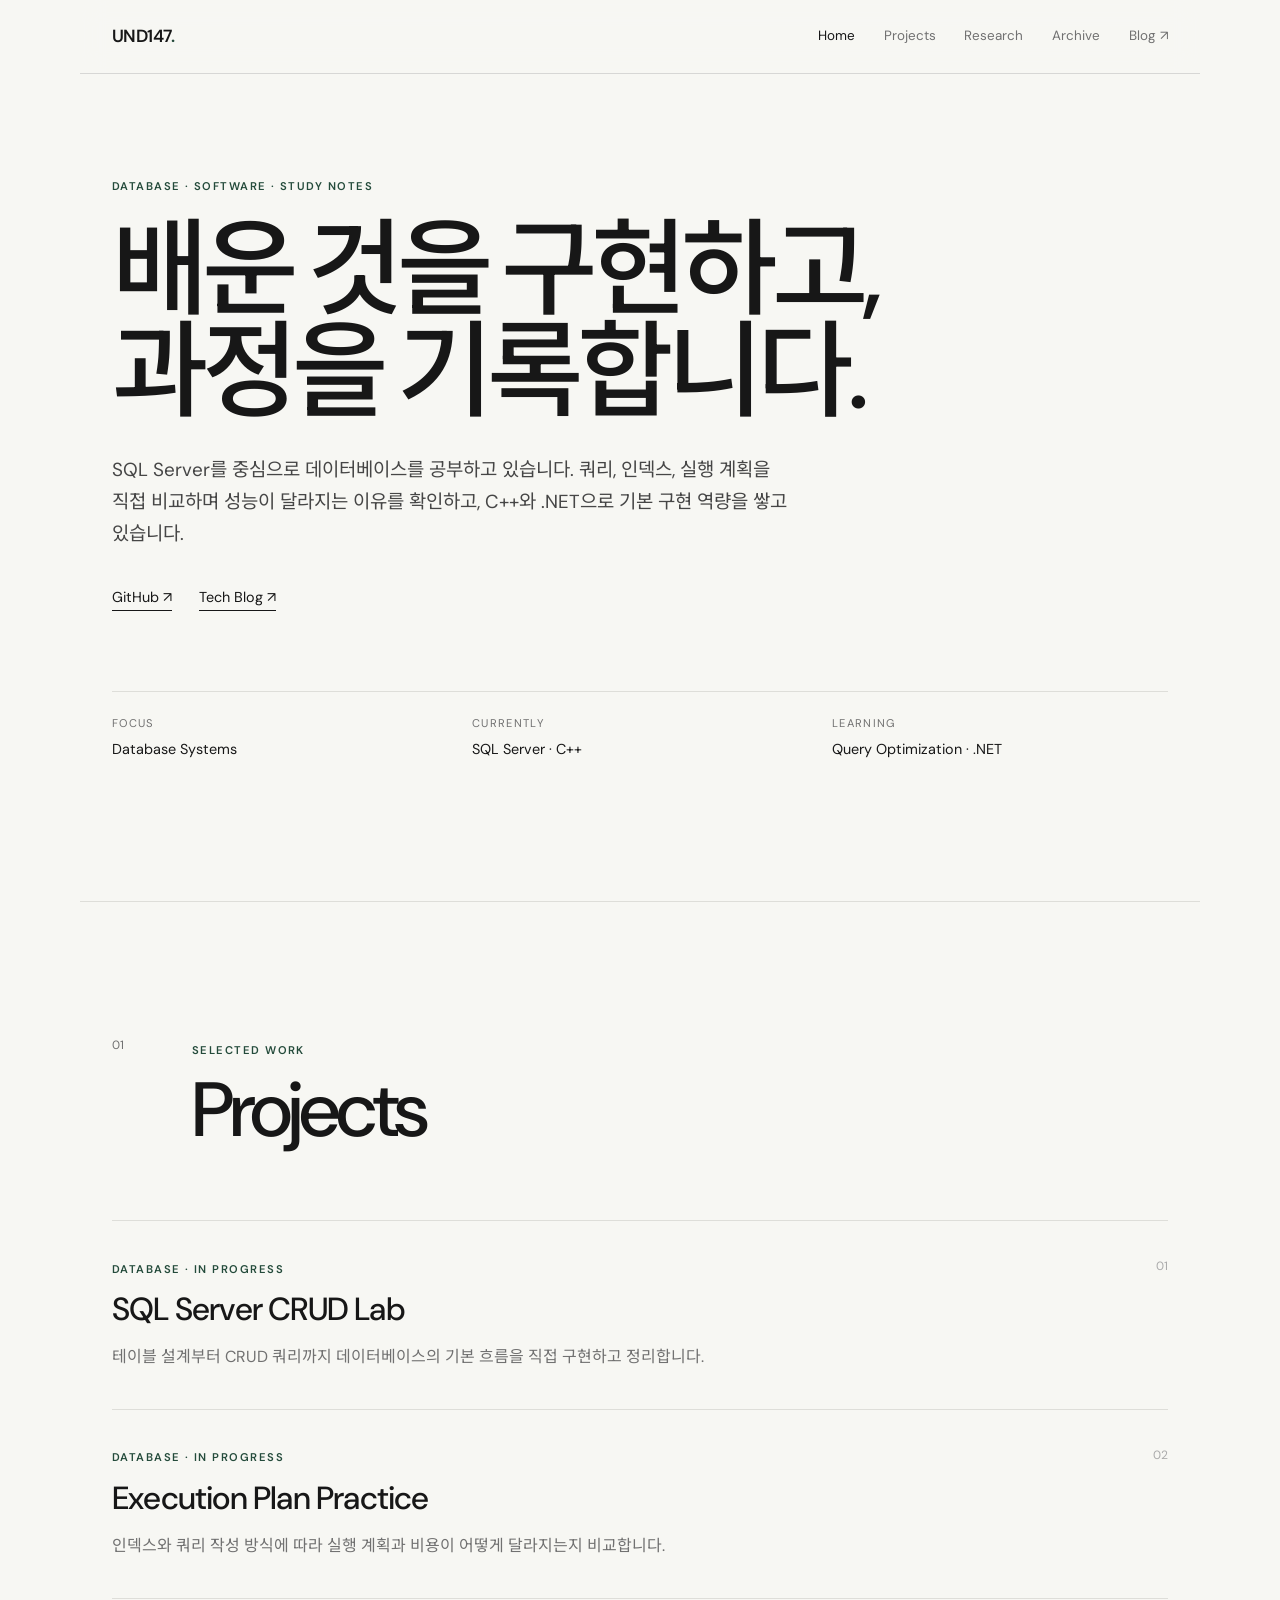
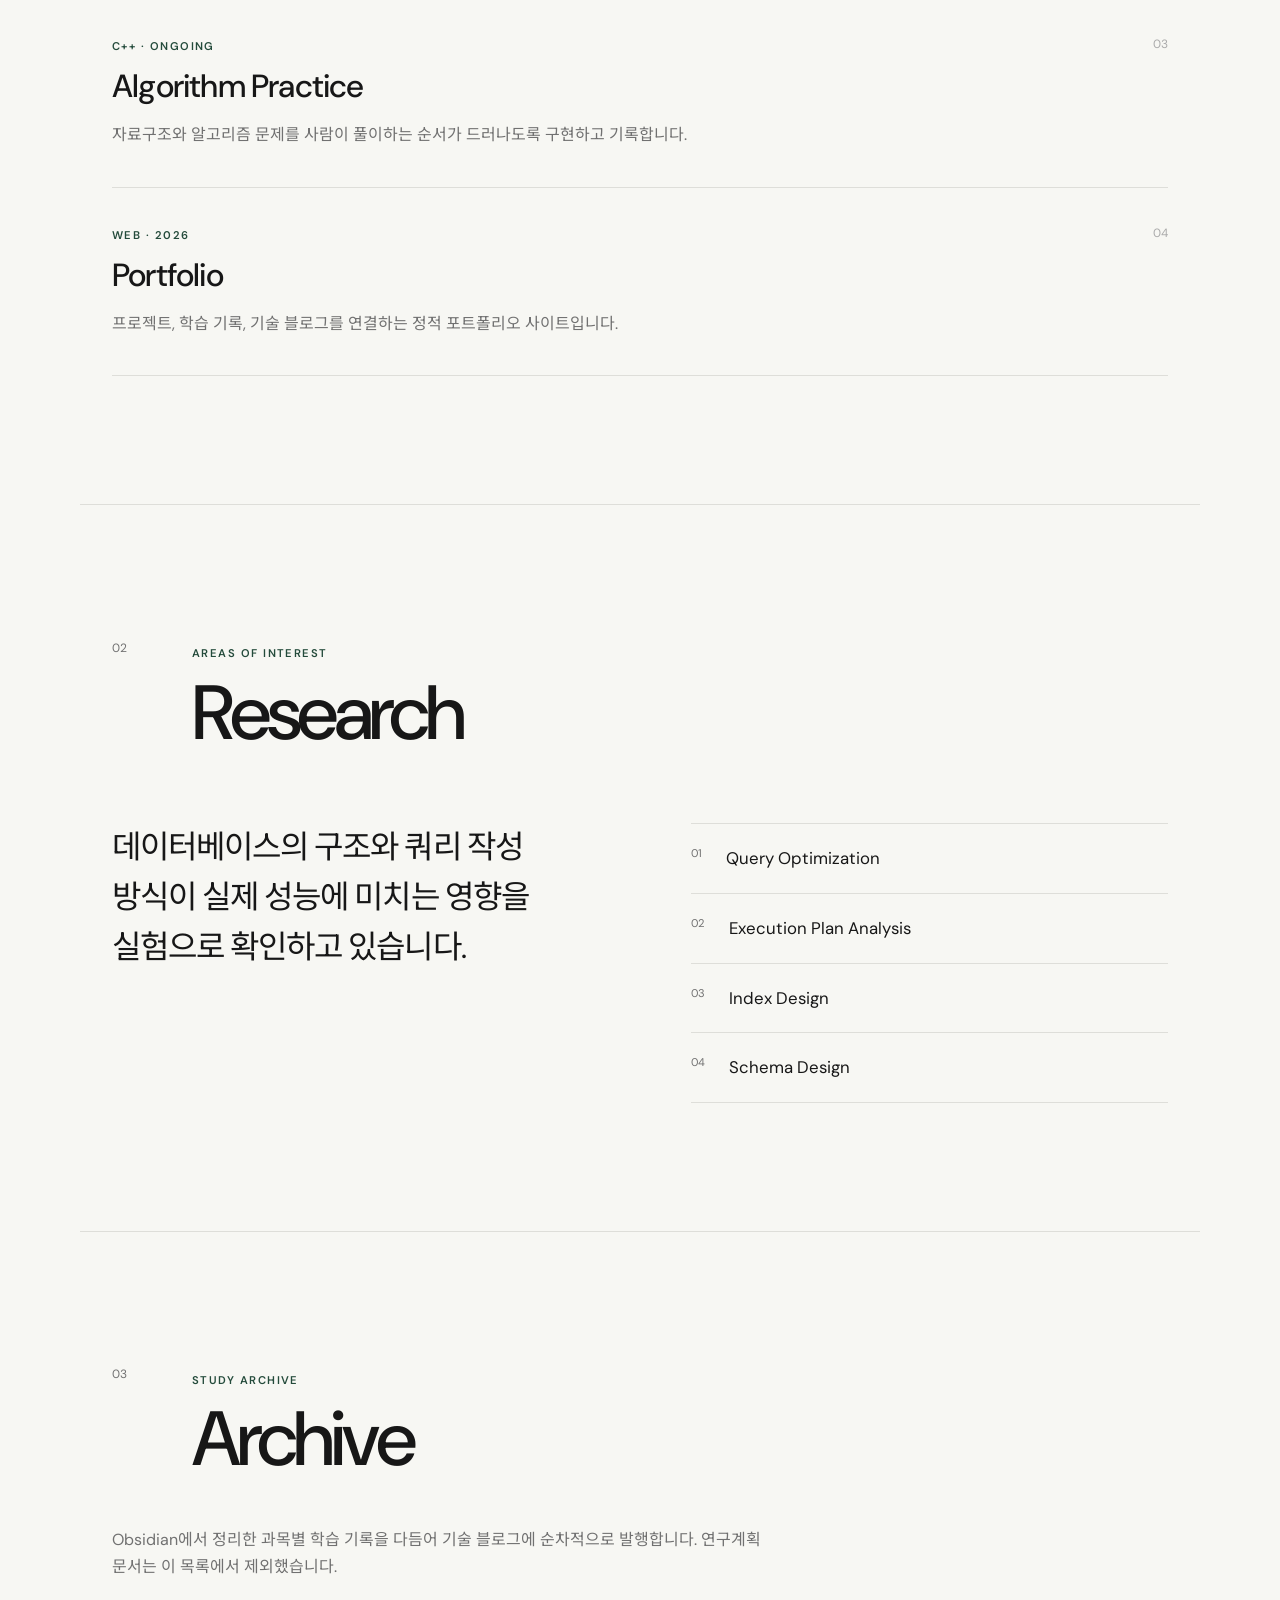
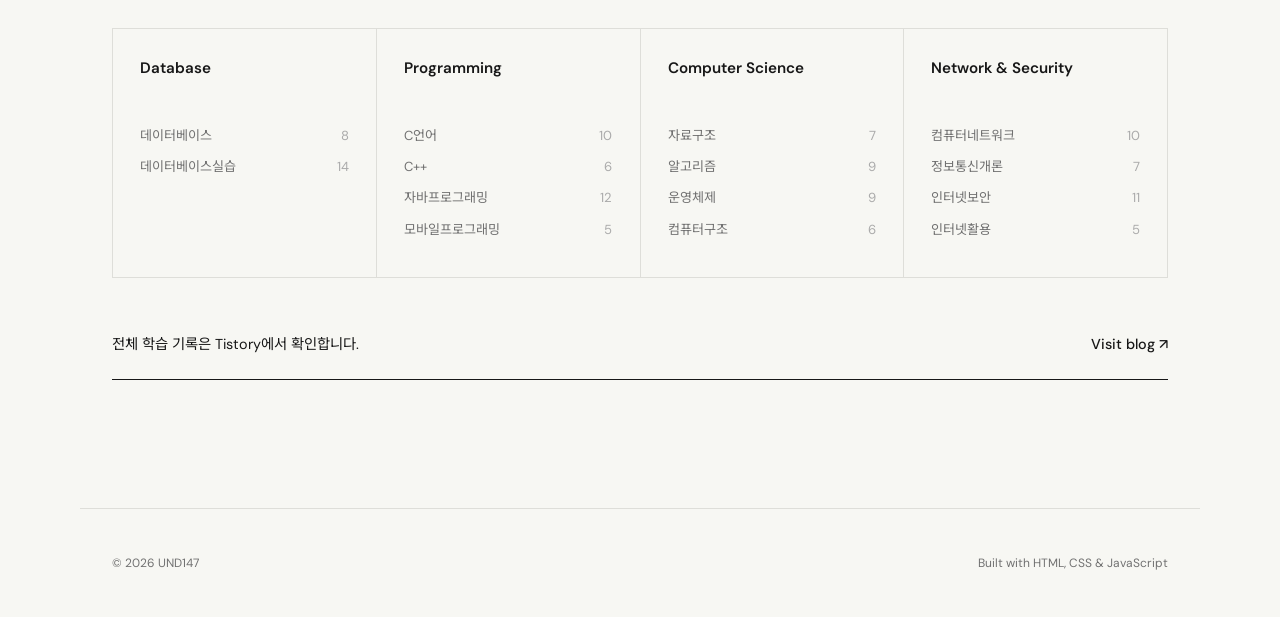
==== index.html @ 8095fe9c "Initial portfolio site" ====
<!doctype html>
<html lang="ko">
<head>
  <meta charset="utf-8">
  <meta name="viewport" content="width=device-width, initial-scale=1">
  <meta name="description" content="데이터베이스와 소프트웨어 개발을 공부하고 기록하는 UND147의 포트폴리오입니다.">
  <title>UND147 | Portfolio</title>
  <link rel="preconnect" href="https://fonts.googleapis.com">
  <link rel="preconnect" href="https://fonts.gstatic.com" crossorigin>
  <link href="https://fonts.googleapis.com/css2?family=DM+Sans:wght@400;500;600&family=Noto+Sans+KR:wght@400;500;600&display=swap" rel="stylesheet">
  <link rel="stylesheet" href="assets/css/style.css">
  <script src="assets/js/main.js" defer></script>
</head>
<body>
  <a class="skip-link" href="#main">본문으로 건너뛰기</a>
  <header class="site-header">
    <a class="wordmark" href="#home" aria-label="홈으로 이동">UND147<span>.</span></a>
    <button class="menu-button" type="button" aria-expanded="false" aria-controls="site-nav">Menu</button>
    <nav id="site-nav" class="site-nav" aria-label="주요 메뉴">
      <a href="#home">Home</a><a href="#projects">Projects</a><a href="#research">Research</a><a href="#archive">Archive</a>
      <a href="https://rungch.tistory.com" target="_blank" rel="noreferrer">Blog ↗</a>
    </nav>
  </header>

  <main id="main">
    <section id="home" class="hero section">
      <p class="eyebrow">Database · Software · Study Notes</p>
      <h1>배운 것을 구현하고,<br>과정을 기록합니다.</h1>
      <p class="hero-copy">SQL Server를 중심으로 데이터베이스를 공부하고 있습니다. 쿼리, 인덱스, 실행 계획을 직접 비교하며 성능이 달라지는 이유를 확인하고, C++와 .NET으로 기본 구현 역량을 쌓고 있습니다.</p>
      <div class="hero-links">
        <a class="text-link" href="https://github.com/UND147" target="_blank" rel="noreferrer">GitHub ↗</a>
        <a class="text-link" href="https://rungch.tistory.com" target="_blank" rel="noreferrer">Tech Blog ↗</a>
      </div>
      <dl class="focus-list">
        <div><dt>Focus</dt><dd>Database Systems</dd></div>
        <div><dt>Currently</dt><dd>SQL Server · C++</dd></div>
        <div><dt>Learning</dt><dd>Query Optimization · .NET</dd></div>
      </dl>
    </section>

    <section id="projects" class="section ruled-section">
      <div class="section-heading"><p class="section-index">01</p><div><p class="eyebrow">Selected work</p><h2>Projects</h2></div></div>
      <div class="project-list">
        <article class="project"><div><p class="meta">Database · In progress</p><h3>SQL Server CRUD Lab</h3><p>테이블 설계부터 CRUD 쿼리까지 데이터베이스의 기본 흐름을 직접 구현하고 정리합니다.</p></div><span aria-hidden="true">01</span></article>
        <article class="project"><div><p class="meta">Database · In progress</p><h3>Execution Plan Practice</h3><p>인덱스와 쿼리 작성 방식에 따라 실행 계획과 비용이 어떻게 달라지는지 비교합니다.</p></div><span aria-hidden="true">02</span></article>
        <article class="project"><div><p class="meta">C++ · Ongoing</p><h3>Algorithm Practice</h3><p>자료구조와 알고리즘 문제를 사람이 풀이하는 순서가 드러나도록 구현하고 기록합니다.</p></div><span aria-hidden="true">03</span></article>
        <article class="project"><div><p class="meta">Web · 2026</p><h3>Portfolio</h3><p>프로젝트, 학습 기록, 기술 블로그를 연결하는 정적 포트폴리오 사이트입니다.</p></div><span aria-hidden="true">04</span></article>
      </div>
    </section>

    <section id="research" class="section ruled-section">
      <div class="section-heading"><p class="section-index">02</p><div><p class="eyebrow">Areas of interest</p><h2>Research</h2></div></div>
      <div class="research-layout">
        <p class="lead">데이터베이스의 구조와 쿼리 작성 방식이 실제 성능에 미치는 영향을 실험으로 확인하고 있습니다.</p>
        <ol class="topic-list"><li><span>01</span>Query Optimization</li><li><span>02</span>Execution Plan Analysis</li><li><span>03</span>Index Design</li><li><span>04</span>Schema Design</li></ol>
      </div>
    </section>

    <section id="archive" class="section ruled-section">
      <div class="section-heading"><p class="section-index">03</p><div><p class="eyebrow">Study archive</p><h2>Archive</h2></div></div>
      <p class="archive-intro">Obsidian에서 정리한 과목별 학습 기록을 다듬어 기술 블로그에 순차적으로 발행합니다. 연구계획 문서는 이 목록에서 제외했습니다.</p>
      <div class="archive-grid">
        <article><h3>Database</h3><p>데이터베이스 <b>8</b></p><p>데이터베이스실습 <b>14</b></p></article>
        <article><h3>Programming</h3><p>C언어 <b>10</b></p><p>C++ <b>6</b></p><p>자바프로그래밍 <b>12</b></p><p>모바일프로그래밍 <b>5</b></p></article>
        <article><h3>Computer Science</h3><p>자료구조 <b>7</b></p><p>알고리즘 <b>9</b></p><p>운영체제 <b>9</b></p><p>컴퓨터구조 <b>6</b></p></article>
        <article><h3>Network & Security</h3><p>컴퓨터네트워크 <b>10</b></p><p>정보통신개론 <b>7</b></p><p>인터넷보안 <b>11</b></p><p>인터넷활용 <b>5</b></p></article>
      </div>
      <a class="blog-cta" href="https://rungch.tistory.com" target="_blank" rel="noreferrer"><span>전체 학습 기록은 Tistory에서 확인합니다.</span><strong>Visit blog ↗</strong></a>
    </section>
  </main>

  <footer><p>© <span id="year">2026</span> UND147</p><p>Built with HTML, CSS &amp; JavaScript</p></footer>
</body>
</html>
---- assets/css/style.css ----
:root{--ink:#171717;--muted:#717171;--line:#deded9;--paper:#f7f7f3;--accent:#244b3b;--max:1120px}*{box-sizing:border-box}html{scroll-behavior:smooth}body{margin:0;background:var(--paper);color:var(--ink);font-family:"DM Sans","Noto Sans KR",sans-serif;font-size:16px;line-height:1.7}a{color:inherit;text-decoration:none}.skip-link{position:fixed;left:1rem;top:-5rem;z-index:20;background:var(--ink);color:white;padding:.7rem 1rem}.skip-link:focus{top:1rem}.site-header{position:sticky;top:0;z-index:10;display:flex;align-items:center;justify-content:space-between;max-width:var(--max);margin:auto;padding:1.35rem 2rem;border-bottom:1px solid rgba(23,23,23,.14);background:rgba(247,247,243,.92);backdrop-filter:blur(12px)}.wordmark{font-size:1.1rem;font-weight:600;letter-spacing:-.03em}.wordmark span{color:var(--accent)}.site-nav{display:flex;gap:1.8rem;font-size:.84rem}.site-nav a{color:var(--muted);transition:color .2s}.site-nav a:hover,.site-nav a.active{color:var(--ink)}.menu-button{display:none;border:0;background:none;font:inherit;font-size:.84rem}.section{max-width:var(--max);margin:auto;padding:8rem 2rem}.hero{min-height:calc(100vh - 73px);display:flex;flex-direction:column;justify-content:center;padding-top:5rem}.eyebrow,.meta{text-transform:uppercase;letter-spacing:.13em;font-size:.7rem;font-weight:600;color:var(--accent)}h1{max-width:900px;margin:.8rem 0 1.8rem;font-size:clamp(3.2rem,8.2vw,7.2rem);line-height:.98;letter-spacing:-.065em;font-weight:500}.hero-copy{max-width:680px;margin:0;color:#464646;font-size:clamp(1rem,1.5vw,1.18rem);word-break:keep-all}.hero-links{display:flex;gap:1.7rem;margin-top:2.2rem}.text-link{border-bottom:1px solid var(--ink);font-size:.9rem}.focus-list{display:grid;grid-template-columns:repeat(3,1fr);gap:1.5rem;margin:5rem 0 0;padding-top:1.4rem;border-top:1px solid var(--line)}.focus-list div{display:grid;gap:.25rem}.focus-list dt{font-size:.7rem;text-transform:uppercase;letter-spacing:.12em;color:var(--muted)}.focus-list dd{margin:0;font-size:.9rem}.ruled-section{border-top:1px solid var(--line)}.section-heading{display:grid;grid-template-columns:80px 1fr;margin-bottom:4.5rem}.section-index{margin:.3rem 0;color:var(--muted);font-size:.75rem}.section-heading h2{margin:.2rem 0 0;font-size:clamp(2.8rem,6vw,5.2rem);line-height:1;letter-spacing:-.055em;font-weight:500}.project{display:grid;grid-template-columns:1fr auto;gap:2rem;padding:2.2rem 0;border-top:1px solid var(--line)}.project:last-child{border-bottom:1px solid var(--line)}.project h3{margin:.15rem 0 .45rem;font-size:clamp(1.45rem,2.5vw,2rem);font-weight:500;letter-spacing:-.025em}.project p{max-width:620px;margin:.2rem 0;color:var(--muted);word-break:keep-all}.project .meta{color:var(--accent)}.project>span{color:#aaa;font-size:.75rem}.research-layout{display:grid;grid-template-columns:1fr 1fr;gap:8vw}.lead{margin:0;max-width:480px;font-size:clamp(1.4rem,2.6vw,2rem);line-height:1.55;letter-spacing:-.03em;word-break:keep-all}.topic-list{margin:0;padding:0;list-style:none}.topic-list li{display:flex;gap:1.5rem;padding:1.25rem 0;border-top:1px solid var(--line);font-size:1.05rem}.topic-list li:last-child{border-bottom:1px solid var(--line)}.topic-list span{color:var(--muted);font-size:.7rem}.archive-intro{max-width:650px;margin:-1.5rem 0 3rem;color:var(--muted);word-break:keep-all}.archive-grid{display:grid;grid-template-columns:repeat(4,1fr);gap:1px;background:var(--line);border:1px solid var(--line)}.archive-grid article{padding:1.7rem;background:var(--paper)}.archive-grid h3{min-height:3rem;margin:0 0 1.3rem;font-size:.95rem;font-weight:600}.archive-grid p{display:flex;justify-content:space-between;margin:.55rem 0;color:var(--muted);font-size:.82rem}.archive-grid b{font-weight:400;color:#aaa}.blog-cta{display:flex;justify-content:space-between;gap:2rem;margin-top:2rem;padding:1.4rem 0;border-bottom:1px solid var(--ink);font-size:.9rem}.blog-cta strong{font-weight:500;white-space:nowrap}footer{display:flex;justify-content:space-between;max-width:var(--max);margin:auto;padding:2rem;border-top:1px solid var(--line);color:var(--muted);font-size:.75rem}@media(max-width:720px){.site-header{padding:1.1rem 1.25rem}.menu-button{display:block}.site-nav{position:absolute;display:none;top:100%;left:0;right:0;flex-direction:column;gap:0;padding:.5rem 1.25rem 1.2rem;background:var(--paper);border-bottom:1px solid var(--line)}.site-nav.open{display:flex}.site-nav a{padding:.65rem 0}.section{padding:5.5rem 1.25rem}.hero{min-height:calc(100svh - 62px)}h1{font-size:clamp(3rem,15vw,5rem)}.focus-list{grid-template-columns:1fr;margin-top:4rem}.section-heading{grid-template-columns:45px 1fr;margin-bottom:3rem}.research-layout{grid-template-columns:1fr;gap:3rem}.archive-grid{grid-template-columns:1fr 1fr}.blog-cta,footer{flex-direction:column}footer{gap:.2rem;padding:1.5rem 1.25rem}footer p{margin:0}}@media(max-width:440px){.archive-grid{grid-template-columns:1fr}.archive-grid h3{min-height:0}.hero-links{flex-direction:column;align-items:flex-start;gap:.8rem}}
@media(prefers-reduced-motion:reduce){html{scroll-behavior:auto}}
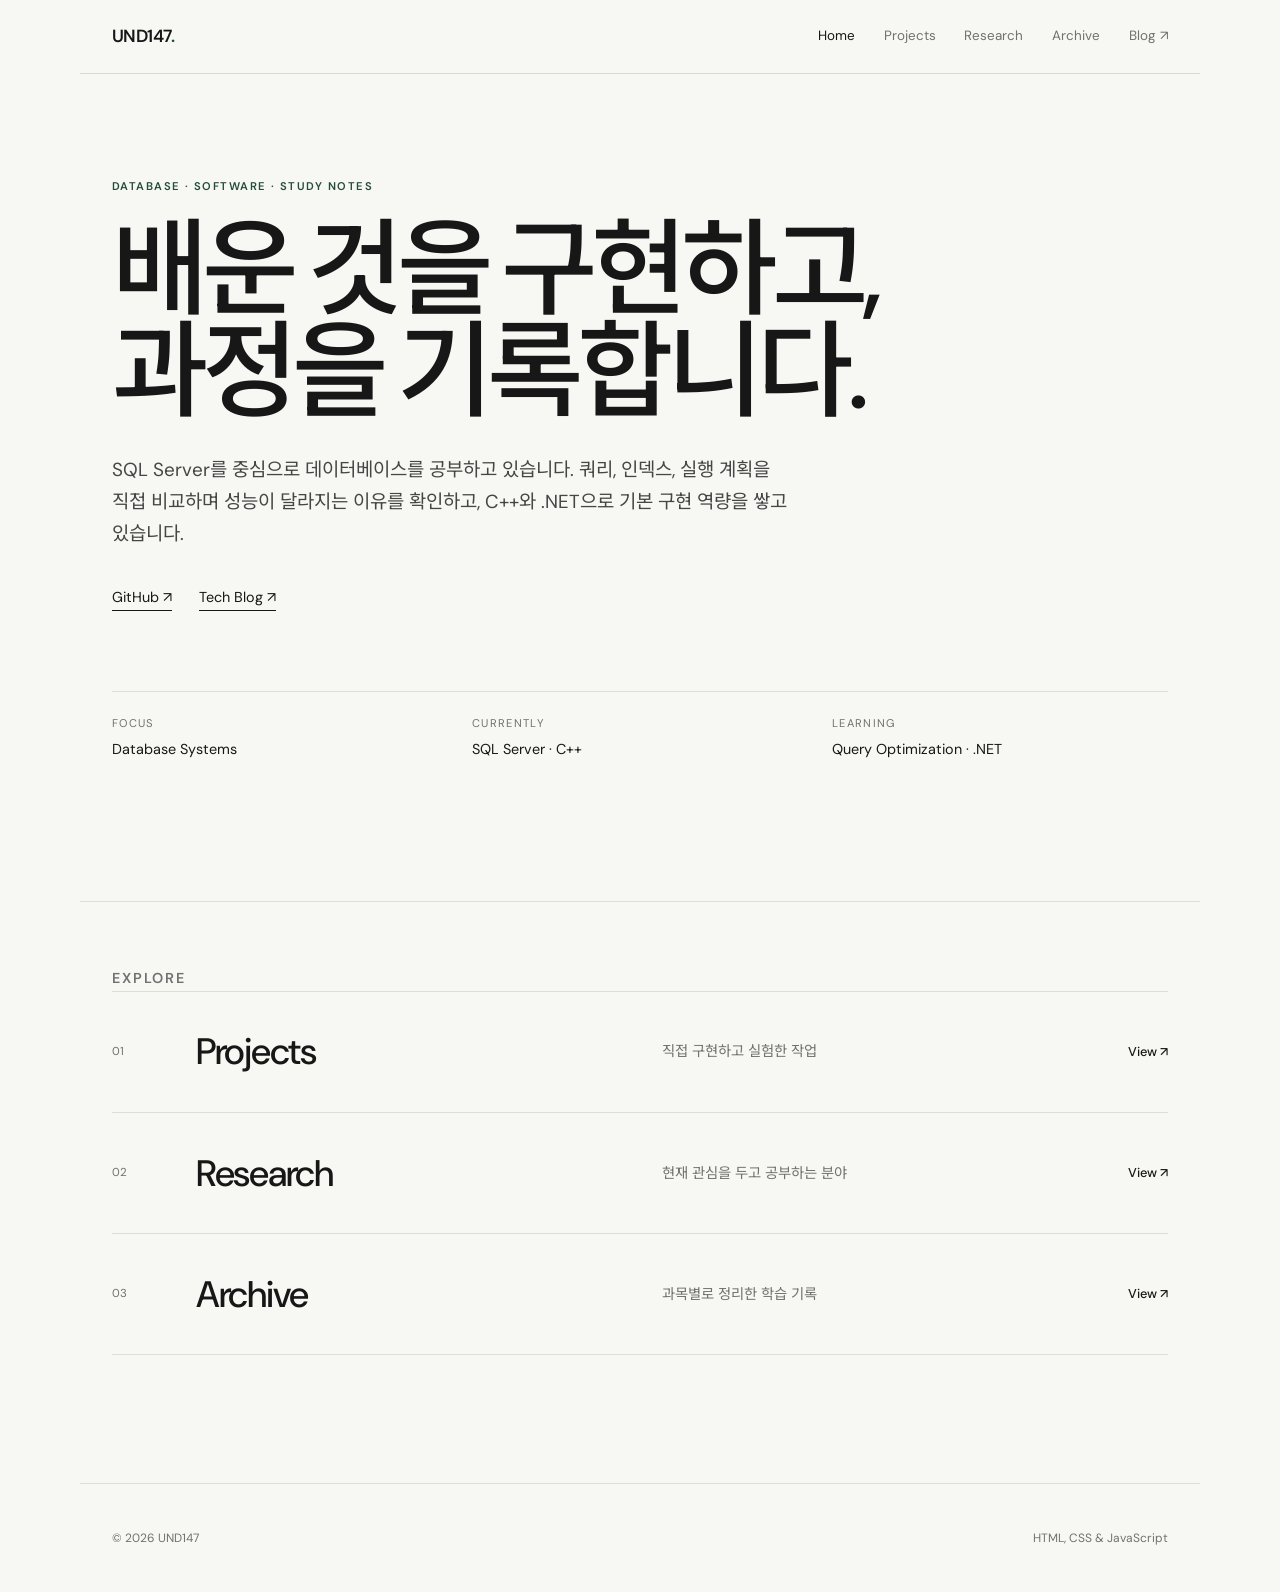
==== commit e78cdb48: "Split portfolio into separate pages" ====
--- a/index.html
+++ b/index.html
@@ -1,74 +1,19 @@
 <!doctype html>
 <html lang="ko">
 <head>
-  <meta charset="utf-8">
-  <meta name="viewport" content="width=device-width, initial-scale=1">
+  <meta charset="utf-8"><meta name="viewport" content="width=device-width, initial-scale=1">
   <meta name="description" content="데이터베이스와 소프트웨어 개발을 공부하고 기록하는 UND147의 포트폴리오입니다.">
   <title>UND147 | Portfolio</title>
-  <link rel="preconnect" href="https://fonts.googleapis.com">
-  <link rel="preconnect" href="https://fonts.gstatic.com" crossorigin>
+  <link rel="preconnect" href="https://fonts.googleapis.com"><link rel="preconnect" href="https://fonts.gstatic.com" crossorigin>
   <link href="https://fonts.googleapis.com/css2?family=DM+Sans:wght@400;500;600&family=Noto+Sans+KR:wght@400;500;600&display=swap" rel="stylesheet">
-  <link rel="stylesheet" href="assets/css/style.css">
-  <script src="assets/js/main.js" defer></script>
+  <link rel="stylesheet" href="assets/css/style.css"><script src="assets/js/main.js" defer></script>
 </head>
 <body>
   <a class="skip-link" href="#main">본문으로 건너뛰기</a>
-  <header class="site-header">
-    <a class="wordmark" href="#home" aria-label="홈으로 이동">UND147<span>.</span></a>
-    <button class="menu-button" type="button" aria-expanded="false" aria-controls="site-nav">Menu</button>
-    <nav id="site-nav" class="site-nav" aria-label="주요 메뉴">
-      <a href="#home">Home</a><a href="#projects">Projects</a><a href="#research">Research</a><a href="#archive">Archive</a>
-      <a href="https://rungch.tistory.com" target="_blank" rel="noreferrer">Blog ↗</a>
-    </nav>
-  </header>
-
+  <header class="site-header"><a class="wordmark" href="index.html">UND147<span>.</span></a><button class="menu-button" type="button" aria-expanded="false" aria-controls="site-nav">Menu</button><nav id="site-nav" class="site-nav" aria-label="주요 메뉴"><a class="active" href="index.html">Home</a><a href="pages/projects.html">Projects</a><a href="pages/research.html">Research</a><a href="pages/archive.html">Archive</a><a href="https://rungch.tistory.com" target="_blank" rel="noreferrer">Blog ↗</a></nav></header>
   <main id="main">
-    <section id="home" class="hero section">
-      <p class="eyebrow">Database · Software · Study Notes</p>
-      <h1>배운 것을 구현하고,<br>과정을 기록합니다.</h1>
-      <p class="hero-copy">SQL Server를 중심으로 데이터베이스를 공부하고 있습니다. 쿼리, 인덱스, 실행 계획을 직접 비교하며 성능이 달라지는 이유를 확인하고, C++와 .NET으로 기본 구현 역량을 쌓고 있습니다.</p>
-      <div class="hero-links">
-        <a class="text-link" href="https://github.com/UND147" target="_blank" rel="noreferrer">GitHub ↗</a>
-        <a class="text-link" href="https://rungch.tistory.com" target="_blank" rel="noreferrer">Tech Blog ↗</a>
-      </div>
-      <dl class="focus-list">
-        <div><dt>Focus</dt><dd>Database Systems</dd></div>
-        <div><dt>Currently</dt><dd>SQL Server · C++</dd></div>
-        <div><dt>Learning</dt><dd>Query Optimization · .NET</dd></div>
-      </dl>
-    </section>
-
-    <section id="projects" class="section ruled-section">
-      <div class="section-heading"><p class="section-index">01</p><div><p class="eyebrow">Selected work</p><h2>Projects</h2></div></div>
-      <div class="project-list">
-        <article class="project"><div><p class="meta">Database · In progress</p><h3>SQL Server CRUD Lab</h3><p>테이블 설계부터 CRUD 쿼리까지 데이터베이스의 기본 흐름을 직접 구현하고 정리합니다.</p></div><span aria-hidden="true">01</span></article>
-        <article class="project"><div><p class="meta">Database · In progress</p><h3>Execution Plan Practice</h3><p>인덱스와 쿼리 작성 방식에 따라 실행 계획과 비용이 어떻게 달라지는지 비교합니다.</p></div><span aria-hidden="true">02</span></article>
-        <article class="project"><div><p class="meta">C++ · Ongoing</p><h3>Algorithm Practice</h3><p>자료구조와 알고리즘 문제를 사람이 풀이하는 순서가 드러나도록 구현하고 기록합니다.</p></div><span aria-hidden="true">03</span></article>
-        <article class="project"><div><p class="meta">Web · 2026</p><h3>Portfolio</h3><p>프로젝트, 학습 기록, 기술 블로그를 연결하는 정적 포트폴리오 사이트입니다.</p></div><span aria-hidden="true">04</span></article>
-      </div>
-    </section>
-
-    <section id="research" class="section ruled-section">
-      <div class="section-heading"><p class="section-index">02</p><div><p class="eyebrow">Areas of interest</p><h2>Research</h2></div></div>
-      <div class="research-layout">
-        <p class="lead">데이터베이스의 구조와 쿼리 작성 방식이 실제 성능에 미치는 영향을 실험으로 확인하고 있습니다.</p>
-        <ol class="topic-list"><li><span>01</span>Query Optimization</li><li><span>02</span>Execution Plan Analysis</li><li><span>03</span>Index Design</li><li><span>04</span>Schema Design</li></ol>
-      </div>
-    </section>
-
-    <section id="archive" class="section ruled-section">
-      <div class="section-heading"><p class="section-index">03</p><div><p class="eyebrow">Study archive</p><h2>Archive</h2></div></div>
-      <p class="archive-intro">Obsidian에서 정리한 과목별 학습 기록을 다듬어 기술 블로그에 순차적으로 발행합니다. 연구계획 문서는 이 목록에서 제외했습니다.</p>
-      <div class="archive-grid">
-        <article><h3>Database</h3><p>데이터베이스 <b>8</b></p><p>데이터베이스실습 <b>14</b></p></article>
-        <article><h3>Programming</h3><p>C언어 <b>10</b></p><p>C++ <b>6</b></p><p>자바프로그래밍 <b>12</b></p><p>모바일프로그래밍 <b>5</b></p></article>
-        <article><h3>Computer Science</h3><p>자료구조 <b>7</b></p><p>알고리즘 <b>9</b></p><p>운영체제 <b>9</b></p><p>컴퓨터구조 <b>6</b></p></article>
-        <article><h3>Network & Security</h3><p>컴퓨터네트워크 <b>10</b></p><p>정보통신개론 <b>7</b></p><p>인터넷보안 <b>11</b></p><p>인터넷활용 <b>5</b></p></article>
-      </div>
-      <a class="blog-cta" href="https://rungch.tistory.com" target="_blank" rel="noreferrer"><span>전체 학습 기록은 Tistory에서 확인합니다.</span><strong>Visit blog ↗</strong></a>
-    </section>
+    <section class="hero section"><p class="eyebrow">Database · Software · Study Notes</p><h1>배운 것을 구현하고,<br>과정을 기록합니다.</h1><p class="hero-copy">SQL Server를 중심으로 데이터베이스를 공부하고 있습니다. 쿼리, 인덱스, 실행 계획을 직접 비교하며 성능이 달라지는 이유를 확인하고, C++와 .NET으로 기본 구현 역량을 쌓고 있습니다.</p><div class="hero-links"><a class="text-link" href="https://github.com/UND147" target="_blank" rel="noreferrer">GitHub ↗</a><a class="text-link" href="https://rungch.tistory.com" target="_blank" rel="noreferrer">Tech Blog ↗</a></div><dl class="focus-list"><div><dt>Focus</dt><dd>Database Systems</dd></div><div><dt>Currently</dt><dd>SQL Server · C++</dd></div><div><dt>Learning</dt><dd>Query Optimization · .NET</dd></div></dl></section>
+    <section class="section home-directory"><p class="eyebrow">Explore</p><a href="pages/projects.html"><span>01</span><h2>Projects</h2><p>직접 구현하고 실험한 작업</p><strong>View ↗</strong></a><a href="pages/research.html"><span>02</span><h2>Research</h2><p>현재 관심을 두고 공부하는 분야</p><strong>View ↗</strong></a><a href="pages/archive.html"><span>03</span><h2>Archive</h2><p>과목별로 정리한 학습 기록</p><strong>View ↗</strong></a></section>
   </main>
-
-  <footer><p>© <span id="year">2026</span> UND147</p><p>Built with HTML, CSS &amp; JavaScript</p></footer>
-</body>
-</html>
+  <footer><p>© <span id="year">2026</span> UND147</p><p>HTML, CSS &amp; JavaScript</p></footer>
+</body></html>
--- a/assets/css/style.css
+++ b/assets/css/style.css
@@ -1,2 +1,4 @@
 :root{--ink:#171717;--muted:#717171;--line:#deded9;--paper:#f7f7f3;--accent:#244b3b;--max:1120px}*{box-sizing:border-box}html{scroll-behavior:smooth}body{margin:0;background:var(--paper);color:var(--ink);font-family:"DM Sans","Noto Sans KR",sans-serif;font-size:16px;line-height:1.7}a{color:inherit;text-decoration:none}.skip-link{position:fixed;left:1rem;top:-5rem;z-index:20;background:var(--ink);color:white;padding:.7rem 1rem}.skip-link:focus{top:1rem}.site-header{position:sticky;top:0;z-index:10;display:flex;align-items:center;justify-content:space-between;max-width:var(--max);margin:auto;padding:1.35rem 2rem;border-bottom:1px solid rgba(23,23,23,.14);background:rgba(247,247,243,.92);backdrop-filter:blur(12px)}.wordmark{font-size:1.1rem;font-weight:600;letter-spacing:-.03em}.wordmark span{color:var(--accent)}.site-nav{display:flex;gap:1.8rem;font-size:.84rem}.site-nav a{color:var(--muted);transition:color .2s}.site-nav a:hover,.site-nav a.active{color:var(--ink)}.menu-button{display:none;border:0;background:none;font:inherit;font-size:.84rem}.section{max-width:var(--max);margin:auto;padding:8rem 2rem}.hero{min-height:calc(100vh - 73px);display:flex;flex-direction:column;justify-content:center;padding-top:5rem}.eyebrow,.meta{text-transform:uppercase;letter-spacing:.13em;font-size:.7rem;font-weight:600;color:var(--accent)}h1{max-width:900px;margin:.8rem 0 1.8rem;font-size:clamp(3.2rem,8.2vw,7.2rem);line-height:.98;letter-spacing:-.065em;font-weight:500}.hero-copy{max-width:680px;margin:0;color:#464646;font-size:clamp(1rem,1.5vw,1.18rem);word-break:keep-all}.hero-links{display:flex;gap:1.7rem;margin-top:2.2rem}.text-link{border-bottom:1px solid var(--ink);font-size:.9rem}.focus-list{display:grid;grid-template-columns:repeat(3,1fr);gap:1.5rem;margin:5rem 0 0;padding-top:1.4rem;border-top:1px solid var(--line)}.focus-list div{display:grid;gap:.25rem}.focus-list dt{font-size:.7rem;text-transform:uppercase;letter-spacing:.12em;color:var(--muted)}.focus-list dd{margin:0;font-size:.9rem}.ruled-section{border-top:1px solid var(--line)}.section-heading{display:grid;grid-template-columns:80px 1fr;margin-bottom:4.5rem}.section-index{margin:.3rem 0;color:var(--muted);font-size:.75rem}.section-heading h2{margin:.2rem 0 0;font-size:clamp(2.8rem,6vw,5.2rem);line-height:1;letter-spacing:-.055em;font-weight:500}.project{display:grid;grid-template-columns:1fr auto;gap:2rem;padding:2.2rem 0;border-top:1px solid var(--line)}.project:last-child{border-bottom:1px solid var(--line)}.project h3{margin:.15rem 0 .45rem;font-size:clamp(1.45rem,2.5vw,2rem);font-weight:500;letter-spacing:-.025em}.project p{max-width:620px;margin:.2rem 0;color:var(--muted);word-break:keep-all}.project .meta{color:var(--accent)}.project>span{color:#aaa;font-size:.75rem}.research-layout{display:grid;grid-template-columns:1fr 1fr;gap:8vw}.lead{margin:0;max-width:480px;font-size:clamp(1.4rem,2.6vw,2rem);line-height:1.55;letter-spacing:-.03em;word-break:keep-all}.topic-list{margin:0;padding:0;list-style:none}.topic-list li{display:flex;gap:1.5rem;padding:1.25rem 0;border-top:1px solid var(--line);font-size:1.05rem}.topic-list li:last-child{border-bottom:1px solid var(--line)}.topic-list span{color:var(--muted);font-size:.7rem}.archive-intro{max-width:650px;margin:-1.5rem 0 3rem;color:var(--muted);word-break:keep-all}.archive-grid{display:grid;grid-template-columns:repeat(4,1fr);gap:1px;background:var(--line);border:1px solid var(--line)}.archive-grid article{padding:1.7rem;background:var(--paper)}.archive-grid h3{min-height:3rem;margin:0 0 1.3rem;font-size:.95rem;font-weight:600}.archive-grid p{display:flex;justify-content:space-between;margin:.55rem 0;color:var(--muted);font-size:.82rem}.archive-grid b{font-weight:400;color:#aaa}.blog-cta{display:flex;justify-content:space-between;gap:2rem;margin-top:2rem;padding:1.4rem 0;border-bottom:1px solid var(--ink);font-size:.9rem}.blog-cta strong{font-weight:500;white-space:nowrap}footer{display:flex;justify-content:space-between;max-width:var(--max);margin:auto;padding:2rem;border-top:1px solid var(--line);color:var(--muted);font-size:.75rem}@media(max-width:720px){.site-header{padding:1.1rem 1.25rem}.menu-button{display:block}.site-nav{position:absolute;display:none;top:100%;left:0;right:0;flex-direction:column;gap:0;padding:.5rem 1.25rem 1.2rem;background:var(--paper);border-bottom:1px solid var(--line)}.site-nav.open{display:flex}.site-nav a{padding:.65rem 0}.section{padding:5.5rem 1.25rem}.hero{min-height:calc(100svh - 62px)}h1{font-size:clamp(3rem,15vw,5rem)}.focus-list{grid-template-columns:1fr;margin-top:4rem}.section-heading{grid-template-columns:45px 1fr;margin-bottom:3rem}.research-layout{grid-template-columns:1fr;gap:3rem}.archive-grid{grid-template-columns:1fr 1fr}.blog-cta,footer{flex-direction:column}footer{gap:.2rem;padding:1.5rem 1.25rem}footer p{margin:0}}@media(max-width:440px){.archive-grid{grid-template-columns:1fr}.archive-grid h3{min-height:0}.hero-links{flex-direction:column;align-items:flex-start;gap:.8rem}}
 @media(prefers-reduced-motion:reduce){html{scroll-behavior:auto}}
+.page-section{min-height:calc(100vh - 146px)}.page-title{margin:.2rem 0 0;font-size:clamp(3.2rem,7vw,6.2rem);line-height:1;letter-spacing:-.06em;font-weight:500}.page-intro{max-width:620px;margin:-1.5rem 0 4rem;color:var(--muted);font-size:1.05rem}.project h2{margin:.15rem 0 .45rem;font-size:clamp(1.45rem,2.5vw,2rem);font-weight:500;letter-spacing:-.025em}.archive-grid h2{min-height:3rem;margin:0 0 1.3rem;font-size:.95rem;font-weight:600}.home-directory{padding-top:4rem;border-top:1px solid var(--line)}.home-directory>a{display:grid;grid-template-columns:60px 1fr 1fr auto;align-items:center;gap:1.5rem;padding:1.8rem 0;border-top:1px solid var(--line)}.home-directory>a:last-child{border-bottom:1px solid var(--line)}.home-directory span{color:var(--muted);font-size:.72rem}.home-directory h2{margin:0;font-size:clamp(1.5rem,3vw,2.3rem);font-weight:500;letter-spacing:-.035em}.home-directory p{margin:0;color:var(--muted);font-size:.9rem}.home-directory strong{font-size:.8rem;font-weight:500}
+@media(max-width:720px){.page-section{min-height:calc(100svh - 127px)}.home-directory>a{grid-template-columns:36px 1fr auto}.home-directory>a p{display:none}.page-intro{margin-top:-1rem}.archive-grid h2{min-height:0}}
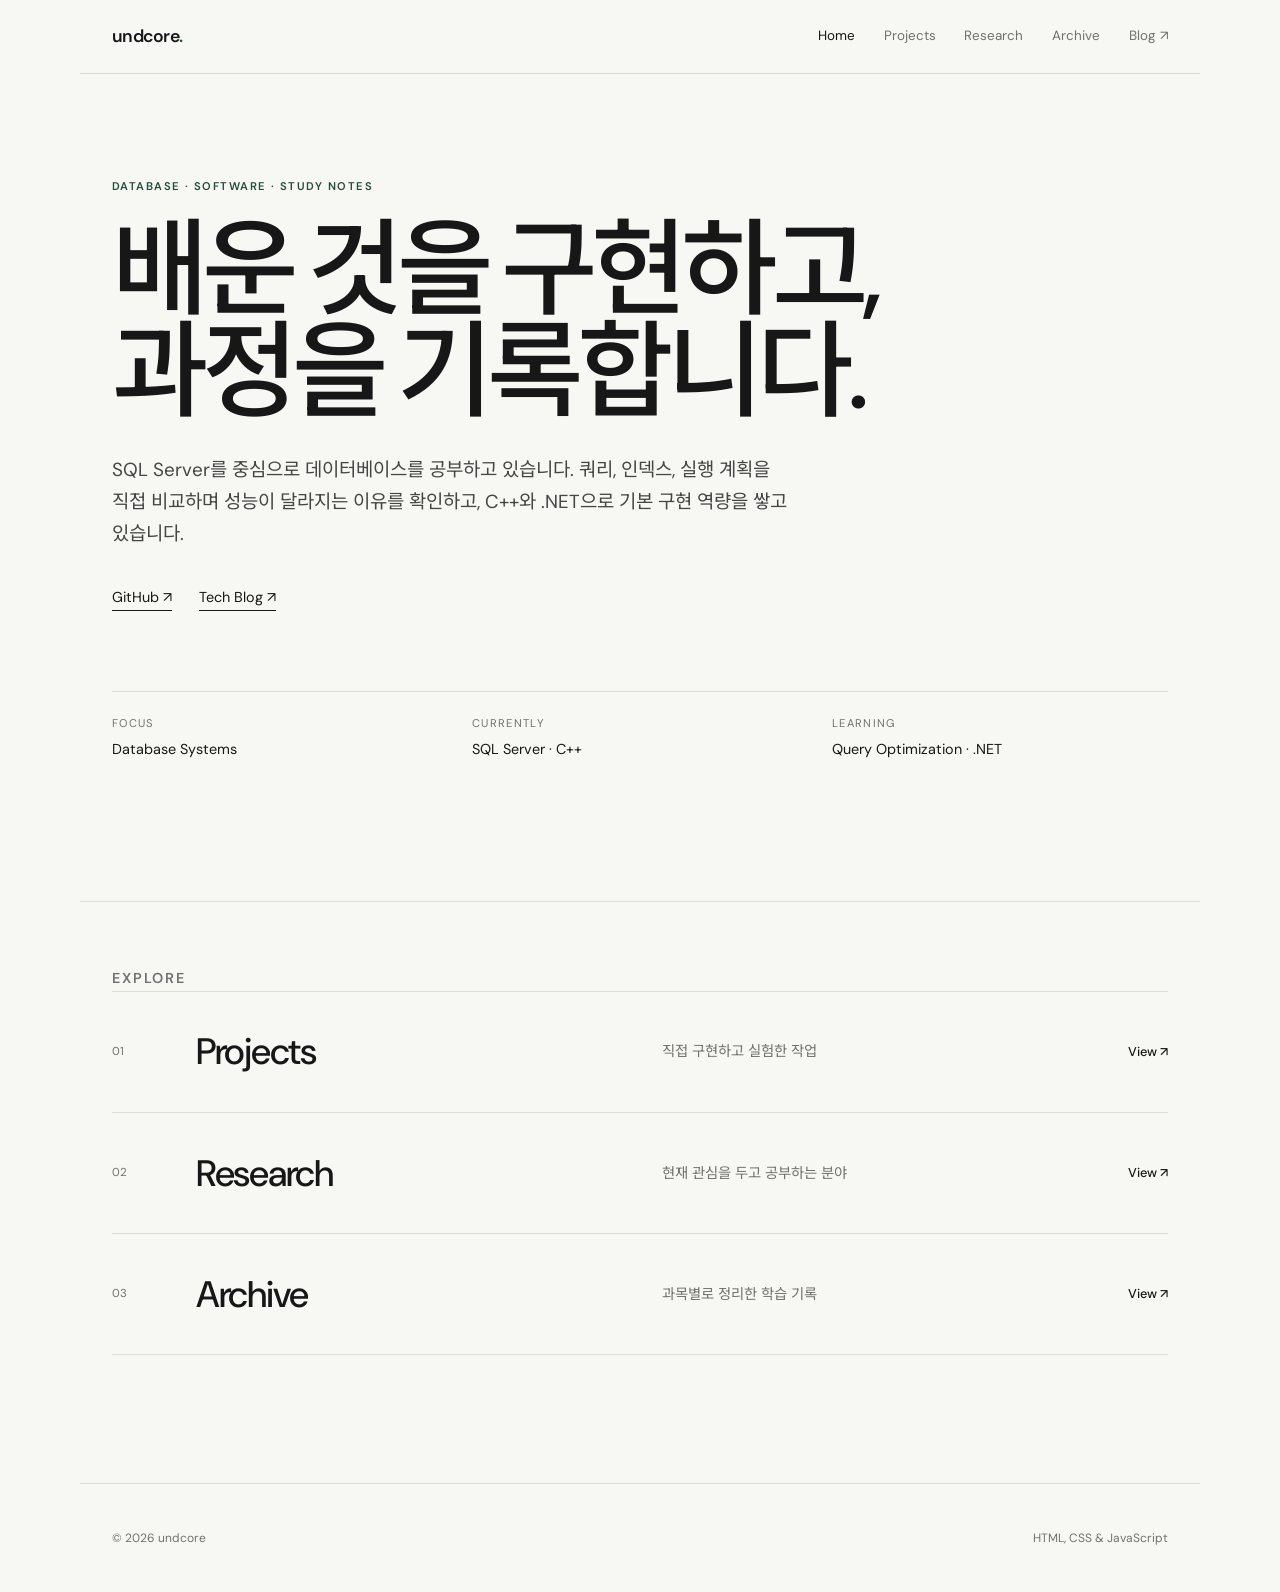
==== commit cbb4e81d: "Update site URL and username" ====
--- a/index.html
+++ b/index.html
@@ -2,18 +2,18 @@
 <html lang="ko">
 <head>
   <meta charset="utf-8"><meta name="viewport" content="width=device-width, initial-scale=1">
-  <meta name="description" content="데이터베이스와 소프트웨어 개발을 공부하고 기록하는 UND147의 포트폴리오입니다.">
-  <title>UND147 | Portfolio</title>
+  <meta name="description" content="데이터베이스와 소프트웨어 개발을 공부하고 기록하는 undcore의 포트폴리오입니다.">
+  <title>undcore | Portfolio</title>
   <link rel="preconnect" href="https://fonts.googleapis.com"><link rel="preconnect" href="https://fonts.gstatic.com" crossorigin>
   <link href="https://fonts.googleapis.com/css2?family=DM+Sans:wght@400;500;600&family=Noto+Sans+KR:wght@400;500;600&display=swap" rel="stylesheet">
   <link rel="stylesheet" href="assets/css/style.css"><script src="assets/js/main.js" defer></script>
 </head>
 <body>
   <a class="skip-link" href="#main">본문으로 건너뛰기</a>
-  <header class="site-header"><a class="wordmark" href="index.html">UND147<span>.</span></a><button class="menu-button" type="button" aria-expanded="false" aria-controls="site-nav">Menu</button><nav id="site-nav" class="site-nav" aria-label="주요 메뉴"><a class="active" href="index.html">Home</a><a href="pages/projects.html">Projects</a><a href="pages/research.html">Research</a><a href="pages/archive.html">Archive</a><a href="https://rungch.tistory.com" target="_blank" rel="noreferrer">Blog ↗</a></nav></header>
+  <header class="site-header"><a class="wordmark" href="index.html">undcore<span>.</span></a><button class="menu-button" type="button" aria-expanded="false" aria-controls="site-nav">Menu</button><nav id="site-nav" class="site-nav" aria-label="주요 메뉴"><a class="active" href="index.html">Home</a><a href="pages/projects.html">Projects</a><a href="pages/research.html">Research</a><a href="pages/archive.html">Archive</a><a href="https://rungch.tistory.com" target="_blank" rel="noreferrer">Blog ↗</a></nav></header>
   <main id="main">
-    <section class="hero section"><p class="eyebrow">Database · Software · Study Notes</p><h1>배운 것을 구현하고,<br>과정을 기록합니다.</h1><p class="hero-copy">SQL Server를 중심으로 데이터베이스를 공부하고 있습니다. 쿼리, 인덱스, 실행 계획을 직접 비교하며 성능이 달라지는 이유를 확인하고, C++와 .NET으로 기본 구현 역량을 쌓고 있습니다.</p><div class="hero-links"><a class="text-link" href="https://github.com/UND147" target="_blank" rel="noreferrer">GitHub ↗</a><a class="text-link" href="https://rungch.tistory.com" target="_blank" rel="noreferrer">Tech Blog ↗</a></div><dl class="focus-list"><div><dt>Focus</dt><dd>Database Systems</dd></div><div><dt>Currently</dt><dd>SQL Server · C++</dd></div><div><dt>Learning</dt><dd>Query Optimization · .NET</dd></div></dl></section>
+    <section class="hero section"><p class="eyebrow">Database · Software · Study Notes</p><h1>배운 것을 구현하고,<br>과정을 기록합니다.</h1><p class="hero-copy">SQL Server를 중심으로 데이터베이스를 공부하고 있습니다. 쿼리, 인덱스, 실행 계획을 직접 비교하며 성능이 달라지는 이유를 확인하고, C++와 .NET으로 기본 구현 역량을 쌓고 있습니다.</p><div class="hero-links"><a class="text-link" href="https://github.com/undcore" target="_blank" rel="noreferrer">GitHub ↗</a><a class="text-link" href="https://rungch.tistory.com" target="_blank" rel="noreferrer">Tech Blog ↗</a></div><dl class="focus-list"><div><dt>Focus</dt><dd>Database Systems</dd></div><div><dt>Currently</dt><dd>SQL Server · C++</dd></div><div><dt>Learning</dt><dd>Query Optimization · .NET</dd></div></dl></section>
     <section class="section home-directory"><p class="eyebrow">Explore</p><a href="pages/projects.html"><span>01</span><h2>Projects</h2><p>직접 구현하고 실험한 작업</p><strong>View ↗</strong></a><a href="pages/research.html"><span>02</span><h2>Research</h2><p>현재 관심을 두고 공부하는 분야</p><strong>View ↗</strong></a><a href="pages/archive.html"><span>03</span><h2>Archive</h2><p>과목별로 정리한 학습 기록</p><strong>View ↗</strong></a></section>
   </main>
-  <footer><p>© <span id="year">2026</span> UND147</p><p>HTML, CSS &amp; JavaScript</p></footer>
+  <footer><p>© <span id="year">2026</span> undcore</p><p>HTML, CSS &amp; JavaScript</p></footer>
 </body></html>
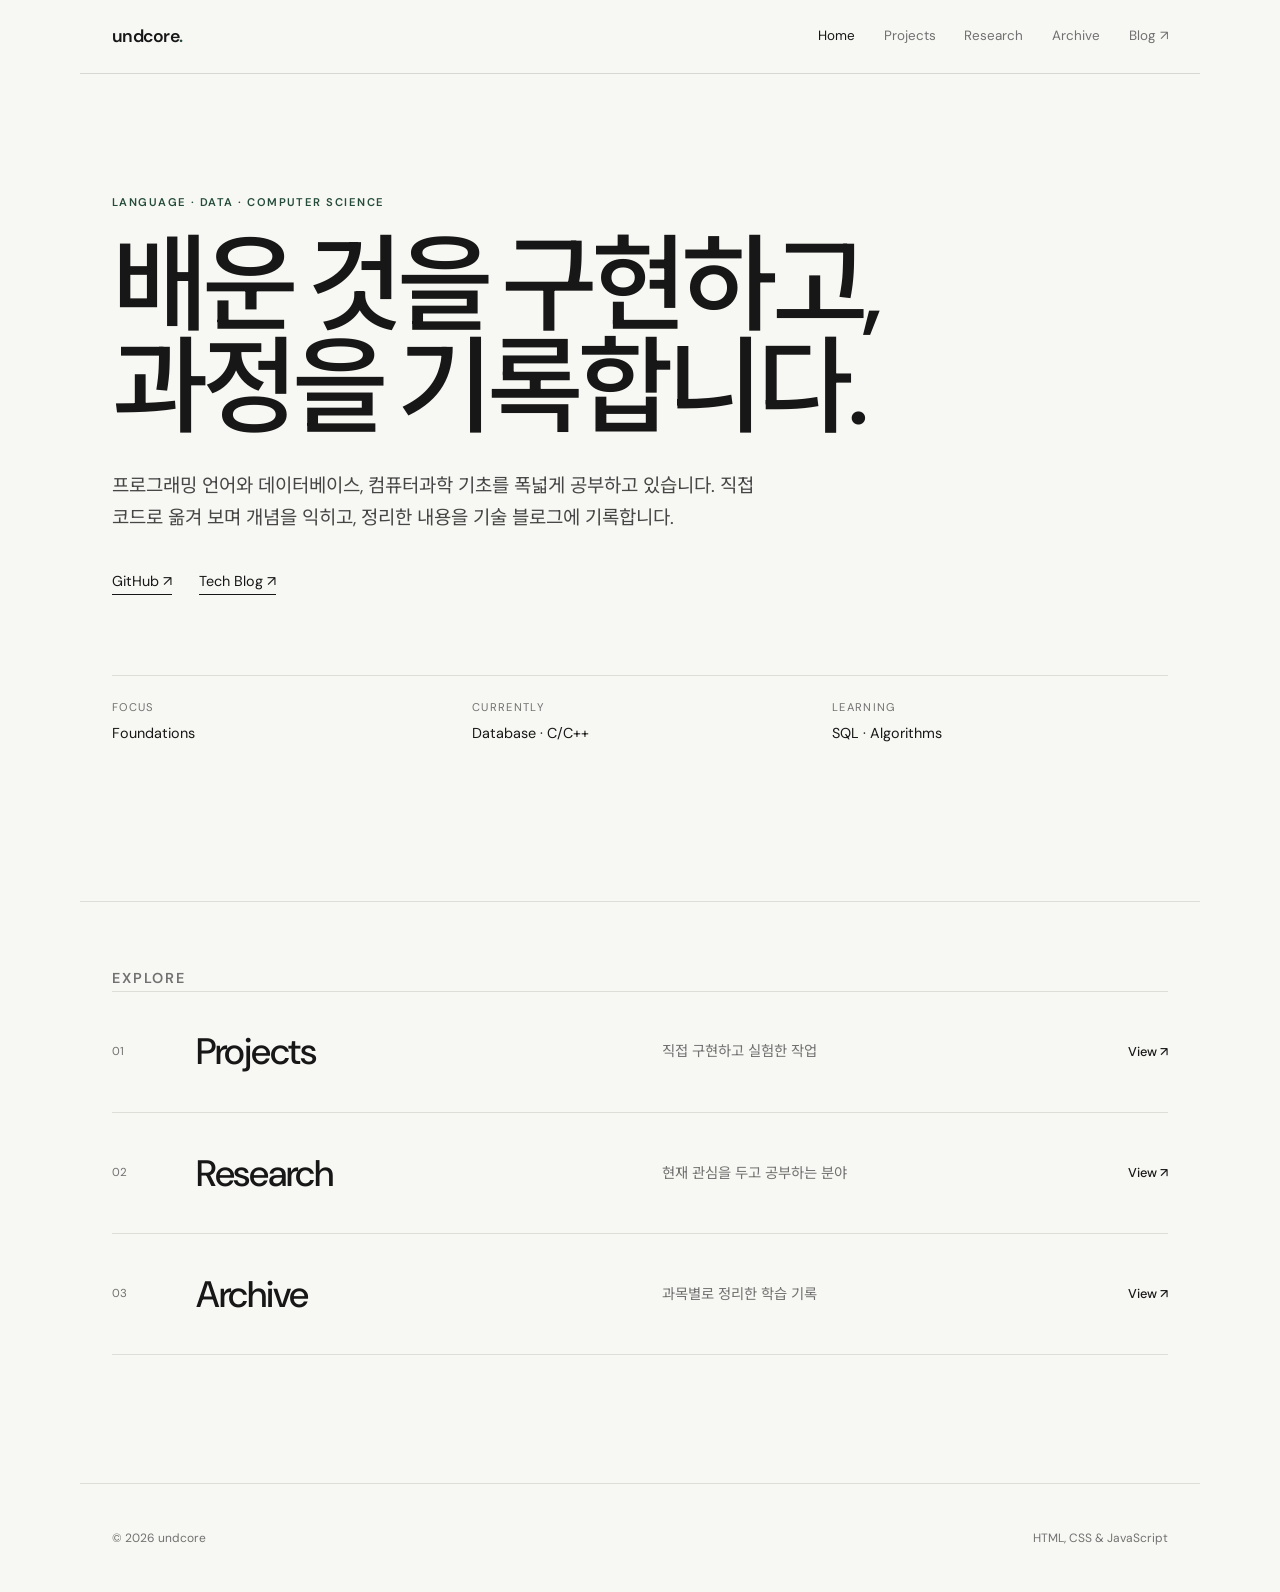
==== commit e86ad4a1: "Align site content with blog direction and scope - Restructure archive to match blog's Language/Data" ====
--- a/index.html
+++ b/index.html
@@ -2,7 +2,6 @@
 <html lang="ko">
 <head>
   <meta charset="utf-8"><meta name="viewport" content="width=device-width, initial-scale=1">
-  <meta name="description" content="데이터베이스와 소프트웨어 개발을 공부하고 기록하는 undcore의 포트폴리오입니다.">
   <title>undcore | Portfolio</title>
   <link rel="preconnect" href="https://fonts.googleapis.com"><link rel="preconnect" href="https://fonts.gstatic.com" crossorigin>
   <link href="https://fonts.googleapis.com/css2?family=DM+Sans:wght@400;500;600&family=Noto+Sans+KR:wght@400;500;600&display=swap" rel="stylesheet">
@@ -12,7 +11,7 @@
   <a class="skip-link" href="#main">본문으로 건너뛰기</a>
   <header class="site-header"><a class="wordmark" href="index.html">undcore<span>.</span></a><button class="menu-button" type="button" aria-expanded="false" aria-controls="site-nav">Menu</button><nav id="site-nav" class="site-nav" aria-label="주요 메뉴"><a class="active" href="index.html">Home</a><a href="pages/projects.html">Projects</a><a href="pages/research.html">Research</a><a href="pages/archive.html">Archive</a><a href="https://rungch.tistory.com" target="_blank" rel="noreferrer">Blog ↗</a></nav></header>
   <main id="main">
-    <section class="hero section"><p class="eyebrow">Database · Software · Study Notes</p><h1>배운 것을 구현하고,<br>과정을 기록합니다.</h1><p class="hero-copy">SQL Server를 중심으로 데이터베이스를 공부하고 있습니다. 쿼리, 인덱스, 실행 계획을 직접 비교하며 성능이 달라지는 이유를 확인하고, C++와 .NET으로 기본 구현 역량을 쌓고 있습니다.</p><div class="hero-links"><a class="text-link" href="https://github.com/undcore" target="_blank" rel="noreferrer">GitHub ↗</a><a class="text-link" href="https://rungch.tistory.com" target="_blank" rel="noreferrer">Tech Blog ↗</a></div><dl class="focus-list"><div><dt>Focus</dt><dd>Database Systems</dd></div><div><dt>Currently</dt><dd>SQL Server · C++</dd></div><div><dt>Learning</dt><dd>Query Optimization · .NET</dd></div></dl></section>
+    <section class="hero section"><p class="eyebrow">Language · Data · Computer Science</p><h1>배운 것을 구현하고,<br>과정을 기록합니다.</h1><p class="hero-copy">프로그래밍 언어와 데이터베이스, 컴퓨터과학 기초를 폭넓게 공부하고 있습니다. 직접 코드로 옮겨 보며 개념을 익히고, 정리한 내용을 기술 블로그에 기록합니다.</p><div class="hero-links"><a class="text-link" href="https://github.com/undcore" target="_blank" rel="noreferrer">GitHub ↗</a><a class="text-link" href="https://rungch.tistory.com" target="_blank" rel="noreferrer">Tech Blog ↗</a></div><dl class="focus-list"><div><dt>Focus</dt><dd>Foundations</dd></div><div><dt>Currently</dt><dd>Database · C/C++</dd></div><div><dt>Learning</dt><dd>SQL · Algorithms</dd></div></dl></section>
     <section class="section home-directory"><p class="eyebrow">Explore</p><a href="pages/projects.html"><span>01</span><h2>Projects</h2><p>직접 구현하고 실험한 작업</p><strong>View ↗</strong></a><a href="pages/research.html"><span>02</span><h2>Research</h2><p>현재 관심을 두고 공부하는 분야</p><strong>View ↗</strong></a><a href="pages/archive.html"><span>03</span><h2>Archive</h2><p>과목별로 정리한 학습 기록</p><strong>View ↗</strong></a></section>
   </main>
   <footer><p>© <span id="year">2026</span> undcore</p><p>HTML, CSS &amp; JavaScript</p></footer>
